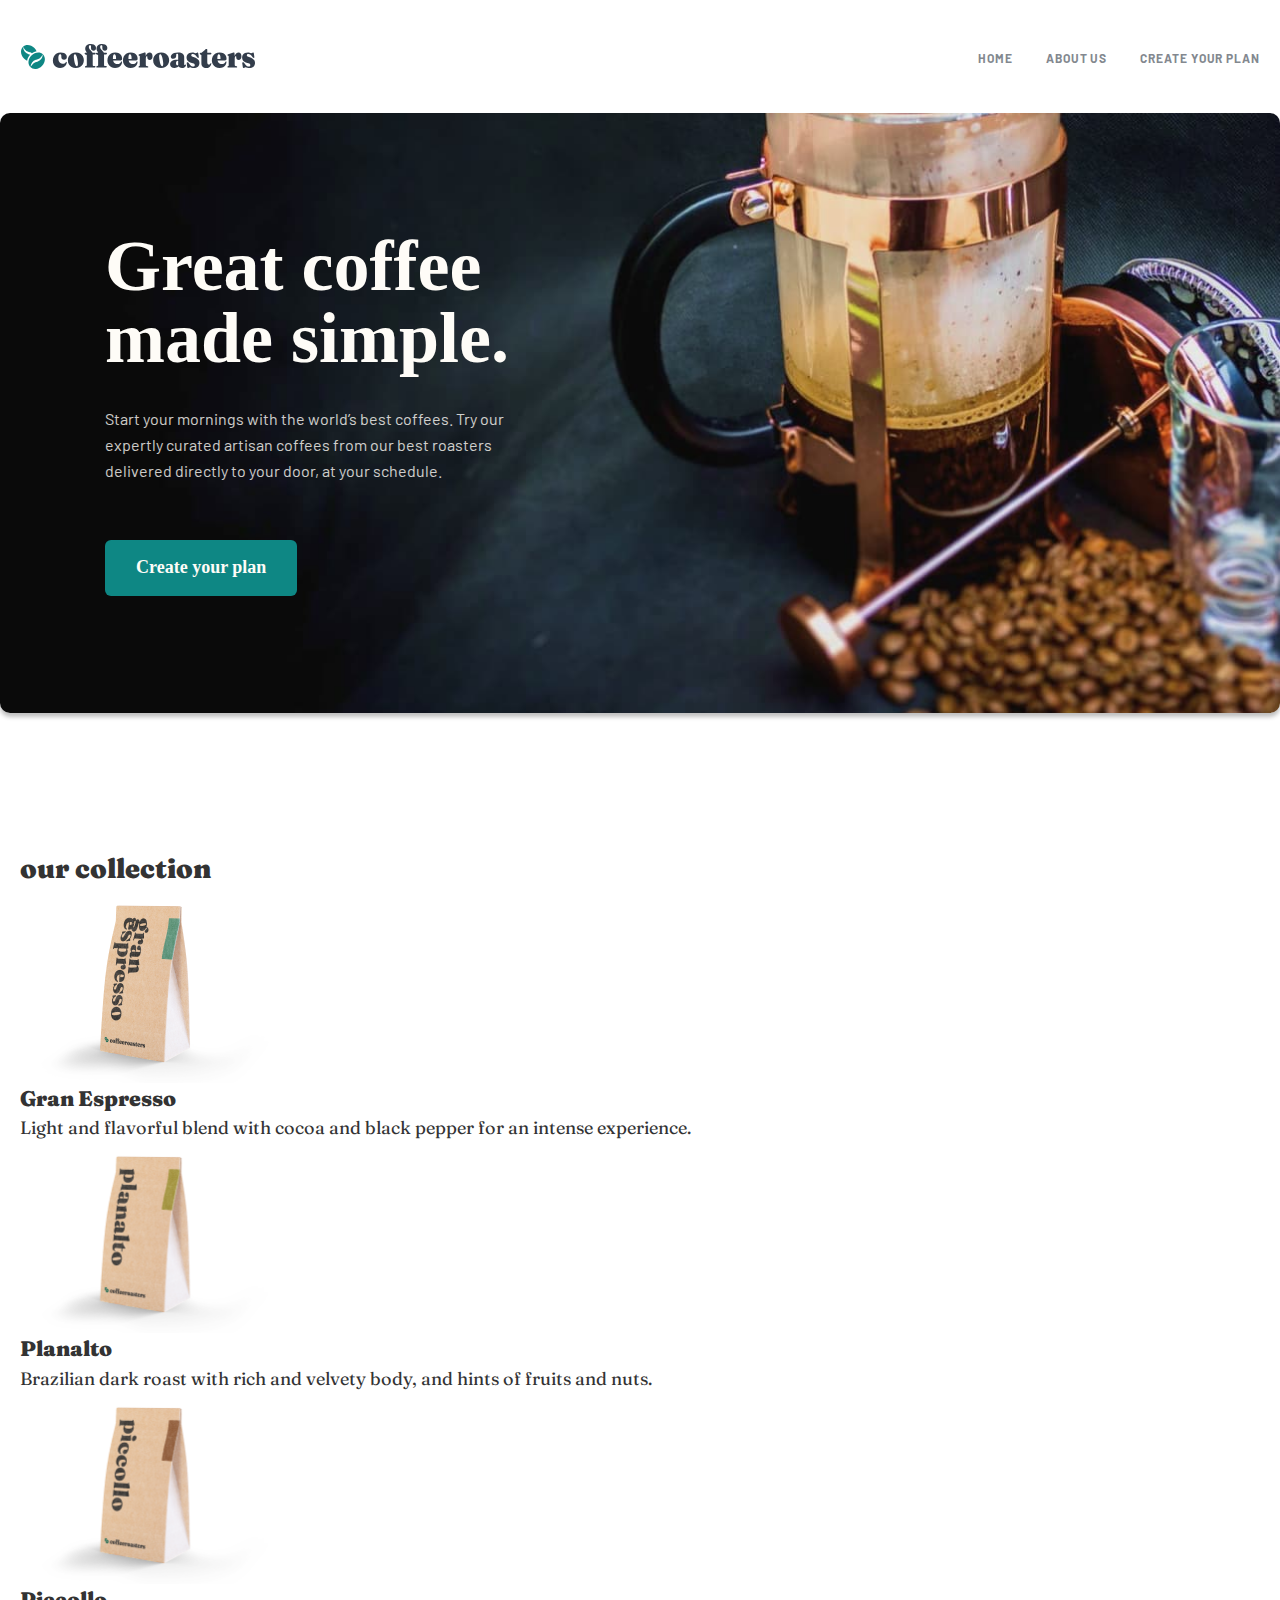
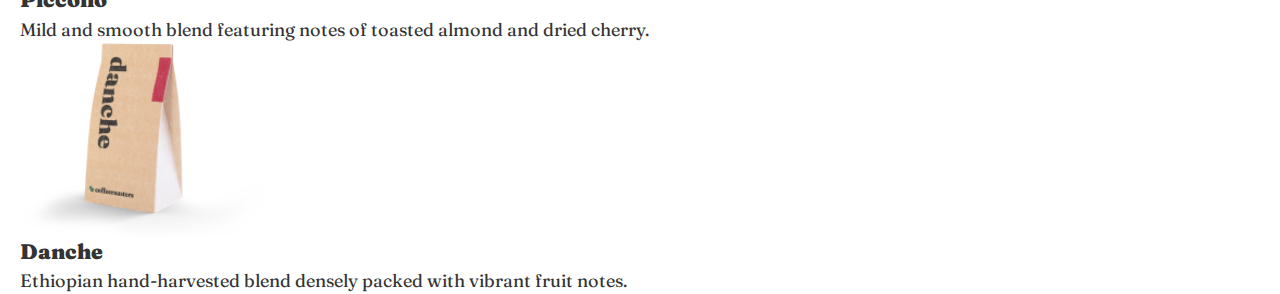
==== index.html @ abbfe5f0 "add intro" ====
<!DOCTYPE html>
<html lang="en">
  <head>
    <meta charset="UTF-8" />
    <meta http-equiv="X-UA-Compatible" content="IE=edge" />
    <meta name="viewport" content="width=device-width, initial-scale=1.0" />
    <title>Coffeeroasters</title>

    <link rel="stylesheet" href="css/normalize.css" />
    <link rel="stylesheet" href="css/main.css" />
  </head>

  <body>
    <!-- HEADER -->
    <header class="header">
      <div class="container header__container">
        <a class="logo" href="index.html">
          <img
            class="logo__img"
            src="img/logo-img.svg"
            alt="Site logo"
            width="236"
            height="26"
          />
        </a>

        <nav class="nav">
          <ul class="nav__list">
            <li class="nav__item">
              <a class="nav__link" href="#">HOME</a>
            </li>
            <li class="nav__item">
              <a class="nav__link" href="#">ABOUT US</a>
            </li>
            <li class="nav__item">
              <a class="nav__link" href="#">Create your plan</a>
            </li>
          </ul>
        </nav>
      </div>
    </header>

    <!-- INTRO -->
    <section class="intro">
      <div class="container intro__container">
        <div class="intro__content">
          <h2 class="intro__title">Great coffee made simple.</h2>
          <p class="intro__description">
            Start your mornings with the world’s best coffees. Try our expertly
            curated artisan coffees from our best roasters delivered directly to
            your door, at your schedule.
          </p>

          <a class="create-link" href="#">Create your plan</a>
        </div>
      </div>
    </section>

    <!-- OUR -->
    <section class="our">
      <div class="container our__container">
        <h2 class="our__title">our collection</h2>

        <ul class="our__list">
          <li class="our__item">
            <img
              class="our__item-img"
              src="img/our-img1.png"
              srcset="img/our-img1.png 1x, img/our-img1@2x.png 2x"
              alt="our collection img"
              width="255"
              height="193"
            />

            <h3 class="our__item-title">Gran Espresso</h3>
            <p class="our__item-text">
              Light and flavorful blend with cocoa and black pepper for an
              intense experience.
            </p>
          </li>

          <li class="our__item">
            <img
              class="our__item-img"
              src="img/our-img2.png"
              srcset="img/our-img2.png 1x, img/our-img2@2x.png 2x"
              alt="our collection img"
              width="255"
              height="193"
            />

            <h3 class="our__item-title">Planalto</h3>
            <p class="our__item-text">
              Brazilian dark roast with rich and velvety body, and hints of
              fruits and nuts.
            </p>
          </li>

          <li class="our__item">
            <img
              class="our__item-img"
              src="img/our-img3.png"
              srcset="img/our-img3.png 1x, img/our-img3@2x.png 2x"
              alt="our collection img"
              width="255"
              height="193"
            />

            <h3 class="our__item-title">Piccollo</h3>
            <p class="our__item-text">
              Mild and smooth blend featuring notes of toasted almond and dried
              cherry.
            </p>
          </li>
          <li class="our__item">
            <img
              class="our__item-img"
              src="img/our-img4.png"
              srcset="img/our-img4.png 1x, img/our-img4@2x.png 2x"
              alt="our collection img"
              width="255"
              height="193"
            />

            <h3 class="our__item-title">Danche</h3>
            <p class="our__item-text">
              Ethiopian hand-harvested blend densely packed with vibrant fruit
              notes.
            </p>
          </li>
        </ul>
      </div>
    </section>
  </body>
</html>
---- css/main.css ----
/* fraunces-regular - latin */
@font-face {
  font-family: "Fraunces";
  font-style: normal;
  font-display: swap;
  font-weight: 400;
  src: local(""),
    url("../fonts/fraunces-v10-latin-regular.woff2") format("woff2"),
    url("../fonts/fraunces-v10-latin-regular.woff") format("woff");
}

/* fraunces-900 - latin */
@font-face {
  font-family: "Fraunces";
  font-style: normal;
  font-display: swap;
  font-weight: 900;
  src: local(""), url("../fonts/fraunces-v10-latin-900.woff2") format("woff2"),
    url("../fonts/fraunces-v10-latin-900.woff") format("woff");
}

/* barlow-regular - latin */
@font-face {
  font-family: "Barlow";
  font-style: normal;
  font-display: swap;
  font-weight: 400;
  src: local(""), url("../fonts/barlow-v11-latin-regular.woff2") format("woff2"),
    url("../fonts/barlow-v11-latin-regular.woff") format("woff");
}

/* barlow-700 - latin */
@font-face {
  font-family: "Barlow";
  font-style: normal;
  font-display: swap;
  font-weight: 700;
  src: local(""), url("../fonts/barlow-v11-latin-700.woff2") format("woff2"),
    url("../fonts/barlow-v11-latin-700.woff") format("woff");
}

html {
  box-sizing: border-box;
}

*,
*::before,
*::after {
  margin: 0;
  padding: 0;
  box-sizing: inherit;
}

img {
  display: block;
  max-width: 100%;
  height: auto;
}

body {
  font-family: "Fraunces", "Barlow", sans-serif;
  line-height: 1.5;
  font-size: 18px;
  color: #333;
}

a {
  display: inline-block;
  text-decoration: none;
}

ul,
ol {
  list-style: none;
}

.container {
  max-width: 1320px;
  padding: 0 20px;
  margin: 0 auto;
}

/* HEADER */
.header {
  padding-top: 43px;
  padding-bottom: 43px;
}
.header__container {
  display: flex;
  justify-content: space-between;
  align-items: center;
}
.logo {
  transition: 0.3s ease;
}
.logo:hover {
  opacity: 0.7;
}
.logo:active {
  opacity: 0.4;
}

.nav__list {
  display: flex;
}
.nav__item {
  margin-left: 33px;
}
.nav__item:first-child {
  margin-left: 0;
}

.nav__link {
  font-family: "Barlow";
  font-style: normal;
  font-weight: 700;
  font-size: 12px;
  line-height: 15px;
  letter-spacing: 0.923077px;
  text-transform: uppercase;
  color: #83888f;
  transition: 0.2s ease;
}

.nav__link:hover {
  color: #fdd6ba;
}
.nav__link:active {
  color: #333;
}

/* INTRO */

.intro {
  margin-bottom: 136px;
}

.intro__container {
  background-image: url(../img/intro.jpg);
  background-repeat: no-repeat;
  background-size: cover;
  height: 600px;
  box-shadow: 0px 4px 4px rgba(0, 0, 0, 0.25);
  border-radius: 10px;
}

.intro__content {
  max-width: 493px;
  padding-top: 117px;
  padding-left: 85px;
}

.intro__title {
  font-family: "Fraunces 9pt";
  font-style: normal;
  font-weight: 900;
  font-size: 72px;
  line-height: 72px;
  color: #fefcf7;
  margin-bottom: 32px;
}
.intro__description {
  max-width: 445px;
  font-family: "Barlow";
  font-style: normal;
  font-weight: 400;
  font-size: 16px;
  line-height: 26px;
  color: #fefcf7;
  mix-blend-mode: normal;
  opacity: 0.8;
  margin-bottom: 56px;
}
.create-link {
  padding: 15px 31px 16px 31px;
  font-family: "Fraunces 9pt";
  background-color: #0e8784;
  border-radius: 6px;
  font-style: normal;
  font-weight: 900;
  font-size: 18px;
  line-height: 25px;
  text-align: center;
  color: #fefcf7;
  transition: 0.3s ease;
}

.create-link:hover {
  opacity: 0.7;
}
.create-link:active {
  opacity: 0.4;
}

/* OUR */
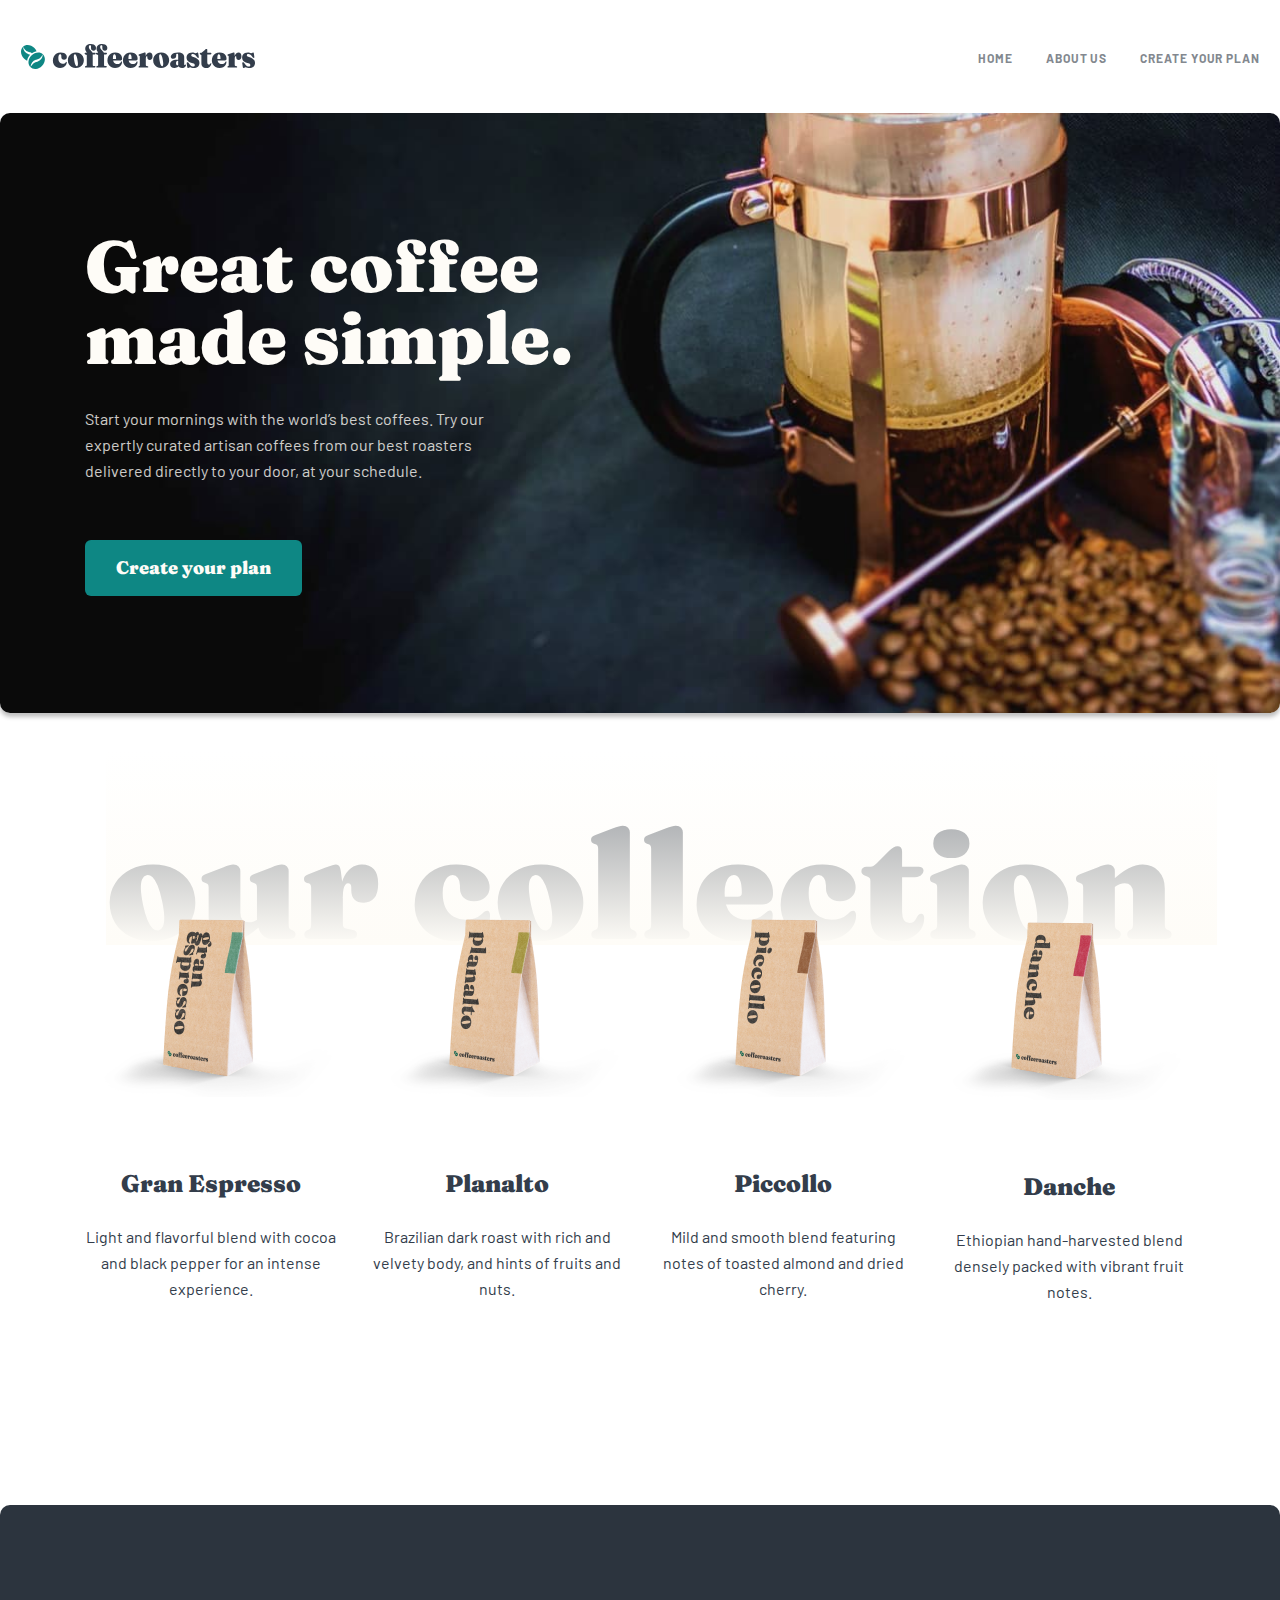
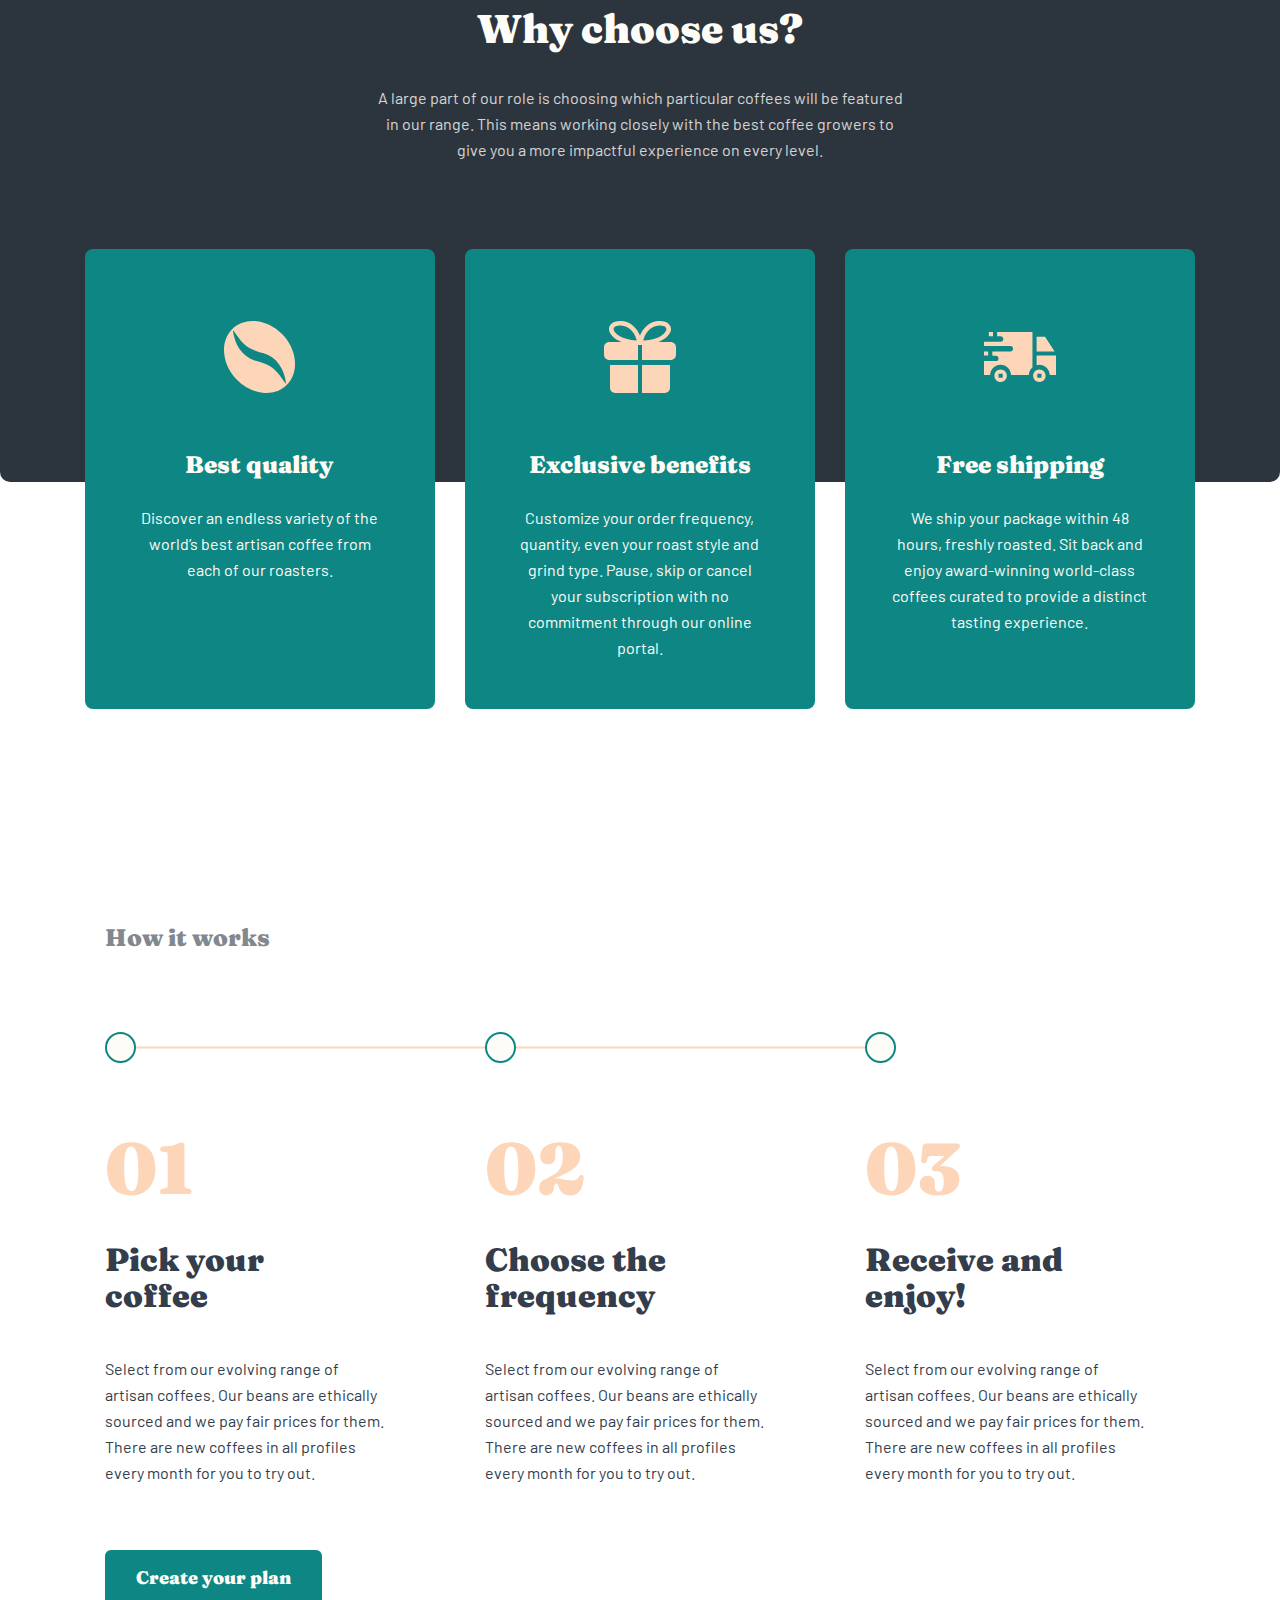
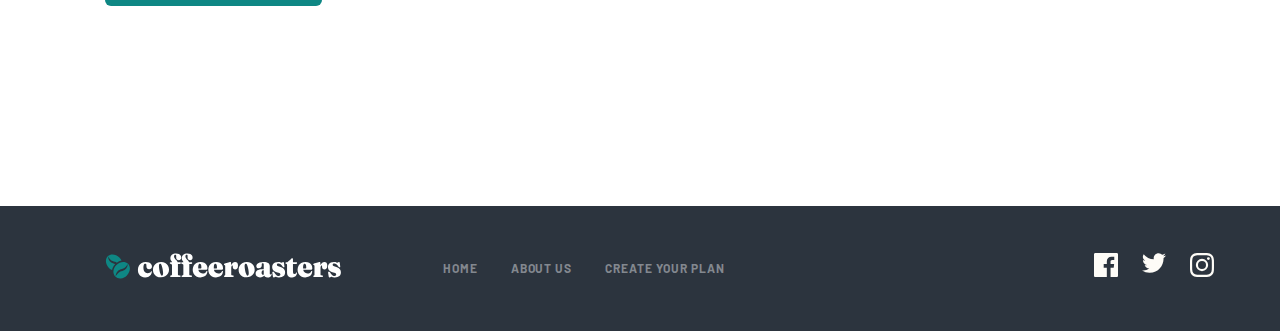
==== commit d5b518d9: "initial commit" ====
--- a/index.html
+++ b/index.html
@@ -11,13 +11,234 @@
   </head>
 
   <body>
-    <!-- HEADER -->
-    <header class="header">
-      <div class="container header__container">
-        <a class="logo" href="index.html">
+    <main>
+      <!-- HEADER -->
+      <header class="header">
+        <div class="container header__container">
+          <a class="logo" href="index.html">
+            <img
+              class="logo__img"
+              src="img/header-logo.svg"
+              alt="Site logo"
+              width="236"
+              height="26"
+            />
+          </a>
+
+          <nav class="nav">
+            <ul class="nav__list">
+              <li class="nav__item">
+                <a class="nav__link" href="#">HOME</a>
+              </li>
+              <li class="nav__item">
+                <a class="nav__link" href="#">ABOUT US</a>
+              </li>
+              <li class="nav__item">
+                <a class="nav__link" href="#">Create your plan</a>
+              </li>
+            </ul>
+          </nav>
+        </div>
+      </header>
+
+      <!-- INTRO -->
+      <section class="intro">
+        <div class="container intro__container">
+          <div class="intro__content">
+            <h2 class="intro__title">Great coffee made simple.</h2>
+            <p class="intro__description">
+              Start your mornings with the world’s best coffees. Try our
+              expertly curated artisan coffees from our best roasters delivered
+              directly to your door, at your schedule.
+            </p>
+
+            <a class="create-link" href="#">Create your plan</a>
+          </div>
+        </div>
+      </section>
+
+      <!-- OUR -->
+      <section class="our">
+        <div class="container our__container">
+          <h2 class="our__title">our collection</h2>
+
+          <ul class="our__list">
+            <li class="our__item">
+              <img
+                class="our__item-img"
+                src="img/our-img1.png"
+                srcset="img/our-img1.png 1x, img/our-img1@2x.png 2x"
+                alt="our collection img"
+                width="255"
+                height="193"
+              />
+
+              <h3 class="our__item-title">Gran Espresso</h3>
+              <p class="our__item-text">
+                Light and flavorful blend with cocoa and black pepper for an
+                intense experience.
+              </p>
+            </li>
+
+            <li class="our__item">
+              <img
+                class="our__item-img"
+                src="img/our-img2.png"
+                srcset="img/our-img2.png 1x, img/our-img2@2x.png 2x"
+                alt="our collection img"
+                width="256"
+                height="193"
+              />
+
+              <h3 class="our__item-title">Planalto</h3>
+              <p class="our__item-text">
+                Brazilian dark roast with rich and velvety body, and hints of
+                fruits and nuts.
+              </p>
+            </li>
+
+            <li class="our__item">
+              <img
+                class="our__item-img"
+                src="img/our-img3.png"
+                srcset="img/our-img3.png 1x, img/our-img3@2x.png 2x"
+                alt="our collection img"
+                width="256"
+                height="193"
+              />
+
+              <h3 class="our__item-title">Piccollo</h3>
+              <p class="our__item-text">
+                Mild and smooth blend featuring notes of toasted almond and
+                dried cherry.
+              </p>
+            </li>
+            <li class="our__item">
+              <img
+                class="our__item-img4"
+                src="img/our-img4.png"
+                srcset="img/our-img4.png 1x, img/our-img4@2x.png 2x"
+                alt="our collection img"
+                width="235"
+                height="177"
+              />
+
+              <h3 class="our__item-title">Danche</h3>
+              <p class="our__item-text">
+                Ethiopian hand-harvested blend densely packed with vibrant fruit
+                notes.
+              </p>
+            </li>
+          </ul>
+        </div>
+      </section>
+
+      <!-- CHOOSE -->
+      <section class="choose">
+        <div class="container choose__container">
+          <h2 class="choose__title">Why choose us?</h2>
+          <p class="choose__description">
+            A large part of our role is choosing which particular coffees will
+            be featured in our range. This means working closely with the best
+            coffee growers to give you a more impactful experience on every
+            level.
+          </p>
+
+          <ul class="choose__list">
+            <li class="choose__item">
+              <img
+                class="choose__item-img"
+                src="img/choose-coffee.svg"
+                alt="coffee"
+                width="71"
+                height="72"
+              />
+              <h3 class="choose__item-title">Best quality</h3>
+              <p class="choose__item-text">
+                Discover an endless variety of the world’s best artisan coffee
+                from each of our roasters.
+              </p>
+            </li>
+            <li class="choose__item">
+              <img
+                class="choose__item-img"
+                src="img/choose-prize.svg"
+                alt="coffee"
+                width="72"
+                height="72"
+              />
+              <h3 class="choose__item-title">Exclusive benefits</h3>
+              <p class="choose__item-text">
+                Customize your order frequency, quantity, even your roast style
+                and grind type. Pause, skip or cancel your subscription with no
+                commitment through our online portal.
+              </p>
+            </li>
+            <li class="choose__item">
+              <img
+                class="choose__item-img-3"
+                src="img/choose-truck.svg"
+                alt="coffee"
+                width="72"
+                height="50"
+              />
+              <h3 class="choose__item-title">Free shipping</h3>
+              <p class="choose__item-text">
+                We ship your package within 48 hours, freshly roasted. Sit back
+                and enjoy award-winning world-class coffees curated to provide a
+                distinct tasting experience.
+              </p>
+            </li>
+          </ul>
+        </div>
+      </section>
+
+      <!-- WORKS -->
+      <section class="works">
+        <div class="container works__container">
+          <h2 class="works__title">How it works</h2>
+
+          <ul class="works__list">
+            <li class="works__item">
+              <p class="works__item-number">01</p>
+              <h3 class="works__item-title">Pick your coffee</h3>
+              <p class="works__item-text">
+                Select from our evolving range of artisan coffees. Our beans are
+                ethically sourced and we pay fair prices for them. There are new
+                coffees in all profiles every month for you to try out.
+              </p>
+            </li>
+            <li class="works__item">
+              <p class="works__item-number">02</p>
+              <h3 class="works__item-title">Choose the frequency</h3>
+              <p class="works__item-text">
+                Select from our evolving range of artisan coffees. Our beans are
+                ethically sourced and we pay fair prices for them. There are new
+                coffees in all profiles every month for you to try out.
+              </p>
+            </li>
+            <li class="works__item">
+              <p class="works__item-number">03</p>
+              <h3 class="works__item-title">Receive and enjoy!</h3>
+              <p class="works__item-text">
+                Select from our evolving range of artisan coffees. Our beans are
+                ethically sourced and we pay fair prices for them. There are new
+                coffees in all profiles every month for you to try out.
+              </p>
+            </li>
+          </ul>
+          <a class="create-link" href="#">Create your plan</a>
+        </div>
+      </section>
+    </main>
+
+    <!-- FOOTER -->
+    <footer class="footer">
+      <div class="container footer__container">
+        <a class="logo footer__logo" href="index.html">
           <img
             class="logo__img"
-            src="img/logo-img.svg"
+            src="img/footer-logo.svg"
             alt="Site logo"
             width="236"
             height="26"
@@ -37,99 +258,46 @@
             </li>
           </ul>
         </nav>
-      </div>
-    </header>
-
-    <!-- INTRO -->
-    <section class="intro">
-      <div class="container intro__container">
-        <div class="intro__content">
-          <h2 class="intro__title">Great coffee made simple.</h2>
-          <p class="intro__description">
-            Start your mornings with the world’s best coffees. Try our expertly
-            curated artisan coffees from our best roasters delivered directly to
-            your door, at your schedule.
-          </p>
-
-          <a class="create-link" href="#">Create your plan</a>
-        </div>
-      </div>
-    </section>
-
-    <!-- OUR -->
-    <section class="our">
-      <div class="container our__container">
-        <h2 class="our__title">our collection</h2>
-
-        <ul class="our__list">
-          <li class="our__item">
-            <img
-              class="our__item-img"
-              src="img/our-img1.png"
-              srcset="img/our-img1.png 1x, img/our-img1@2x.png 2x"
-              alt="our collection img"
-              width="255"
-              height="193"
-            />
-
-            <h3 class="our__item-title">Gran Espresso</h3>
-            <p class="our__item-text">
-              Light and flavorful blend with cocoa and black pepper for an
-              intense experience.
-            </p>
+
+        <ul class="socials">
+          <li class="socials__item">
+            <a class="socials__item-link" href="https://facebook.com">
+              <img
+                class="socials__item-img"
+                src="img/facebook.svg"
+                alt="facebook"
+                width="24"
+                height="24"
+              />
+            </a>
           </li>
-
-          <li class="our__item">
-            <img
-              class="our__item-img"
-              src="img/our-img2.png"
-              srcset="img/our-img2.png 1x, img/our-img2@2x.png 2x"
-              alt="our collection img"
-              width="255"
-              height="193"
-            />
-
-            <h3 class="our__item-title">Planalto</h3>
-            <p class="our__item-text">
-              Brazilian dark roast with rich and velvety body, and hints of
-              fruits and nuts.
-            </p>
+          <li class="socials__item">
+            <a class="socials__item-link" href="https://twitter.com">
+              <img
+                class="socials__item-img"
+                src="img/twitter.svg"
+                alt="twitter"
+                width="24"
+                height="19"
+              />
+            </a>
           </li>
-
-          <li class="our__item">
-            <img
-              class="our__item-img"
-              src="img/our-img3.png"
-              srcset="img/our-img3.png 1x, img/our-img3@2x.png 2x"
-              alt="our collection img"
-              width="255"
-              height="193"
-            />
-
-            <h3 class="our__item-title">Piccollo</h3>
-            <p class="our__item-text">
-              Mild and smooth blend featuring notes of toasted almond and dried
-              cherry.
-            </p>
-          </li>
-          <li class="our__item">
-            <img
-              class="our__item-img"
-              src="img/our-img4.png"
-              srcset="img/our-img4.png 1x, img/our-img4@2x.png 2x"
-              alt="our collection img"
-              width="255"
-              height="193"
-            />
-
-            <h3 class="our__item-title">Danche</h3>
-            <p class="our__item-text">
-              Ethiopian hand-harvested blend densely packed with vibrant fruit
-              notes.
-            </p>
+          <li class="socials__item">
+            <a
+              class="socials__item-link"
+              href="https://instagram.com/m1rob1dov"
+            >
+              <img
+                class="socials__item-img"
+                src="img/instagram.svg"
+                alt="instagram"
+                width="24"
+                height="24"
+              />
+            </a>
           </li>
         </ul>
       </div>
-    </section>
+    </footer>
   </body>
 </html>
--- a/css/main.css
+++ b/css/main.css
@@ -1,25 +1,12 @@
-/* fraunces-regular - latin */
 @font-face {
   font-family: "Fraunces";
+  src: url("../fonts/Fraunces-Black.woff2") format("woff2"),
+    url("../fonts/Fraunces-Black.woff") format("woff");
   font-style: normal;
   font-display: swap;
-  font-weight: 400;
-  src: local(""),
-    url("../fonts/fraunces-v10-latin-regular.woff2") format("woff2"),
-    url("../fonts/fraunces-v10-latin-regular.woff") format("woff");
-}
-
-/* fraunces-900 - latin */
-@font-face {
-  font-family: "Fraunces";
-  font-style: normal;
-  font-display: swap;
-  font-weight: 900;
-  src: local(""), url("../fonts/fraunces-v10-latin-900.woff2") format("woff2"),
-    url("../fonts/fraunces-v10-latin-900.woff") format("woff");
-}
-
-/* barlow-regular - latin */
+  font-weight: 900;
+}
+
 @font-face {
   font-family: "Barlow";
   font-style: normal;
@@ -29,7 +16,6 @@
     url("../fonts/barlow-v11-latin-regular.woff") format("woff");
 }
 
-/* barlow-700 - latin */
 @font-face {
   font-family: "Barlow";
   font-style: normal;
@@ -85,17 +71,21 @@
   padding-top: 43px;
   padding-bottom: 43px;
 }
+
 .header__container {
   display: flex;
   justify-content: space-between;
   align-items: center;
 }
+
 .logo {
   transition: 0.3s ease;
 }
+
 .logo:hover {
   opacity: 0.7;
 }
+
 .logo:active {
   opacity: 0.4;
 }
@@ -103,9 +93,11 @@
 .nav__list {
   display: flex;
 }
+
 .nav__item {
   margin-left: 33px;
 }
+
 .nav__item:first-child {
   margin-left: 0;
 }
@@ -125,6 +117,7 @@
 .nav__link:hover {
   color: #fdd6ba;
 }
+
 .nav__link:active {
   color: #333;
 }
@@ -145,22 +138,24 @@
 }
 
 .intro__content {
+  max-width: 576px;
+  padding-top: 117px;
+  padding-left: 65px;
+}
+
+.intro__title {
   max-width: 493px;
-  padding-top: 117px;
-  padding-left: 85px;
-}
-
-.intro__title {
-  font-family: "Fraunces 9pt";
+  margin-bottom: 32px;
+  font-family: "Fraunces";
   font-style: normal;
   font-weight: 900;
   font-size: 72px;
   line-height: 72px;
   color: #fefcf7;
-  margin-bottom: 32px;
-}
+}
+
 .intro__description {
-  max-width: 445px;
+  max-width: 440px;
   font-family: "Barlow";
   font-style: normal;
   font-weight: 400;
@@ -171,9 +166,10 @@
   opacity: 0.8;
   margin-bottom: 56px;
 }
+
 .create-link {
   padding: 15px 31px 16px 31px;
-  font-family: "Fraunces 9pt";
+  font-family: "Fraunces";
   background-color: #0e8784;
   border-radius: 6px;
   font-style: normal;
@@ -188,8 +184,292 @@
 .create-link:hover {
   opacity: 0.7;
 }
+
 .create-link:active {
   opacity: 0.4;
 }
 
 /* OUR */
+
+.our {
+  margin-bottom: 200px;
+}
+
+.our__container {
+  position: relative;
+  text-align: center;
+}
+
+.our__title {
+  font-family: "Fraunces";
+  margin: 0px;
+  font-style: normal;
+  font-weight: 900;
+  font-size: 150px;
+  line-height: 72px;
+  text-align: center;
+  color: #83888f;
+}
+
+.our__title::before {
+  content: "";
+  position: absolute;
+  width: 1111px;
+  height: 196px;
+  top: -100px;
+  background: linear-gradient(
+    180deg,
+    rgba(254, 252, 247, 0.0001) 0%,
+    #fefcf7 100%
+  );
+}
+
+.our__list {
+  display: flex;
+  justify-content: center;
+  align-items: center;
+  margin-top: -20px;
+}
+
+.our__item {
+  max-width: 256px;
+  margin-right: 30px;
+  z-index: 1;
+}
+
+.our__item:last-child {
+  margin-right: 0;
+}
+
+.our__item-img {
+  margin-bottom: 71px;
+}
+
+.our__item-img4 {
+  margin-top: 21px;
+  margin-bottom: 71px;
+  margin-left: auto;
+  margin-right: auto;
+}
+
+.our__item-title {
+  font-family: "Fraunces";
+  margin-bottom: 24px;
+  font-style: normal;
+  font-weight: 900;
+  font-size: 24px;
+  line-height: 32px;
+  text-align: center;
+  color: #333d4b;
+}
+
+.our__item-text {
+  font-family: "Barlow";
+  font-style: normal;
+  font-weight: 400;
+  font-size: 16px;
+  line-height: 26px;
+  text-align: center;
+  color: #333d4b;
+}
+
+/* CHOOSE */
+
+.choose {
+  margin-bottom: 440px;
+}
+.choose__container {
+  background-image: url(../img/choose-bg.svg);
+  background-repeat: no-repeat;
+  background-size: cover;
+  height: 577px;
+}
+.choose__title {
+  font-family: "Fraunces";
+  padding-top: 100px;
+  font-style: normal;
+  font-weight: 900;
+  font-size: 40px;
+  line-height: 48px;
+  text-align: center;
+  color: #fefcf7;
+  margin-bottom: 32px;
+}
+.choose__description {
+  font-family: "Barlow";
+  max-width: 540px;
+  margin-bottom: 86px;
+  margin-left: auto;
+  margin-right: auto;
+  font-style: normal;
+  font-weight: 400;
+  font-size: 16px;
+  line-height: 26px;
+  text-align: center;
+  color: #fefcf7;
+  mix-blend-mode: normal;
+  opacity: 0.8;
+}
+.choose__list {
+  display: flex;
+  justify-content: center;
+}
+.choose__item {
+  max-width: 350px;
+  background-color: #0e8784;
+  border-radius: 8px;
+  margin-right: 30px;
+  padding: 72px 48px 48px 47px;
+}
+
+.choose__item:last-child {
+  margin-right: 0;
+  padding: 83px 48px 48px 47px;
+}
+
+.choose__item-img {
+  margin-bottom: 56px;
+  margin-left: auto;
+  margin-right: auto;
+  transition: 0.3s ease;
+}
+.choose__item-img-3 {
+  margin-bottom: 67px;
+  margin-left: auto;
+  margin-right: auto;
+  transition: 0.3s ease;
+}
+
+.choose__item-img:hover {
+  opacity: 0.7;
+}
+.choose__item-img:active {
+  opacity: 0.4;
+}
+
+.choose__item-img-3:hover {
+  opacity: 0.7;
+}
+.choose__item-img-3:active {
+  opacity: 0.4;
+}
+
+.choose__item-title {
+  font-family: "Fraunces";
+  font-style: normal;
+  font-weight: 900;
+  font-size: 24px;
+  line-height: 32px;
+  text-align: center;
+  color: #fefcf7;
+  margin-bottom: 24px;
+}
+
+.choose__item-text {
+  min-width: 255px;
+  font-family: "Barlow";
+  font-style: normal;
+  font-weight: 400;
+  font-size: 16px;
+  line-height: 26px;
+  text-align: center;
+  color: #fefcf7;
+}
+
+/* WORKS */
+
+.works {
+  margin-bottom: 200px;
+}
+.works__container {
+  background-image: url(../img/works-img.svg);
+  background-repeat: no-repeat;
+  background-position: left 105px top 110px;
+  padding-left: 105px;
+}
+.works__title {
+  font-family: "Fraunces";
+  font-style: normal;
+  font-weight: 900;
+  font-size: 24px;
+  line-height: 32px;
+  color: #83888f;
+  margin-bottom: 178px;
+}
+.works__list {
+  display: flex;
+}
+.works__item {
+  max-width: 285px;
+  margin-right: 95px;
+}
+
+.works__item:last-child {
+  margin-right: 0;
+}
+
+.works__item-number {
+  margin-bottom: 38px;
+  font-family: "Fraunces";
+  font-style: normal;
+  font-weight: 900;
+  font-size: 72px;
+  line-height: 72px;
+  color: #fdd6ba;
+}
+.works__item-title {
+  max-width: 255px;
+  margin-bottom: 42px;
+  font-family: "Fraunces";
+  font-style: normal;
+  font-weight: 900;
+  font-size: 32px;
+  line-height: 36px;
+  color: #333d4b;
+}
+.works__item-text {
+  margin-bottom: 64px;
+  font-family: "Barlow";
+  font-style: normal;
+  font-weight: 400;
+  font-size: 16px;
+  line-height: 26px;
+  color: #333d4b;
+}
+
+/* FOOTER */
+.footer {
+}
+.footer__container {
+  background-color: #2c343e;
+  padding-top: 47px;
+  padding-bottom: 47px;
+  display: flex;
+}
+
+.footer__logo {
+  margin-left: 85px;
+  margin-right: 102px;
+}
+
+.socials {
+  margin-left: 369px;
+  display: flex;
+}
+.socials__item {
+  margin-left: 24px;
+}
+.socials__item:first-child {
+  margin-left: 0;
+}
+.socials__item-link {
+  transition: 0.3s ease;
+}
+
+.socials__item-link:hover {
+  opacity: 0.7;
+}
+
+.socials__item-link:active {
+  opacity: 0.4;
+}
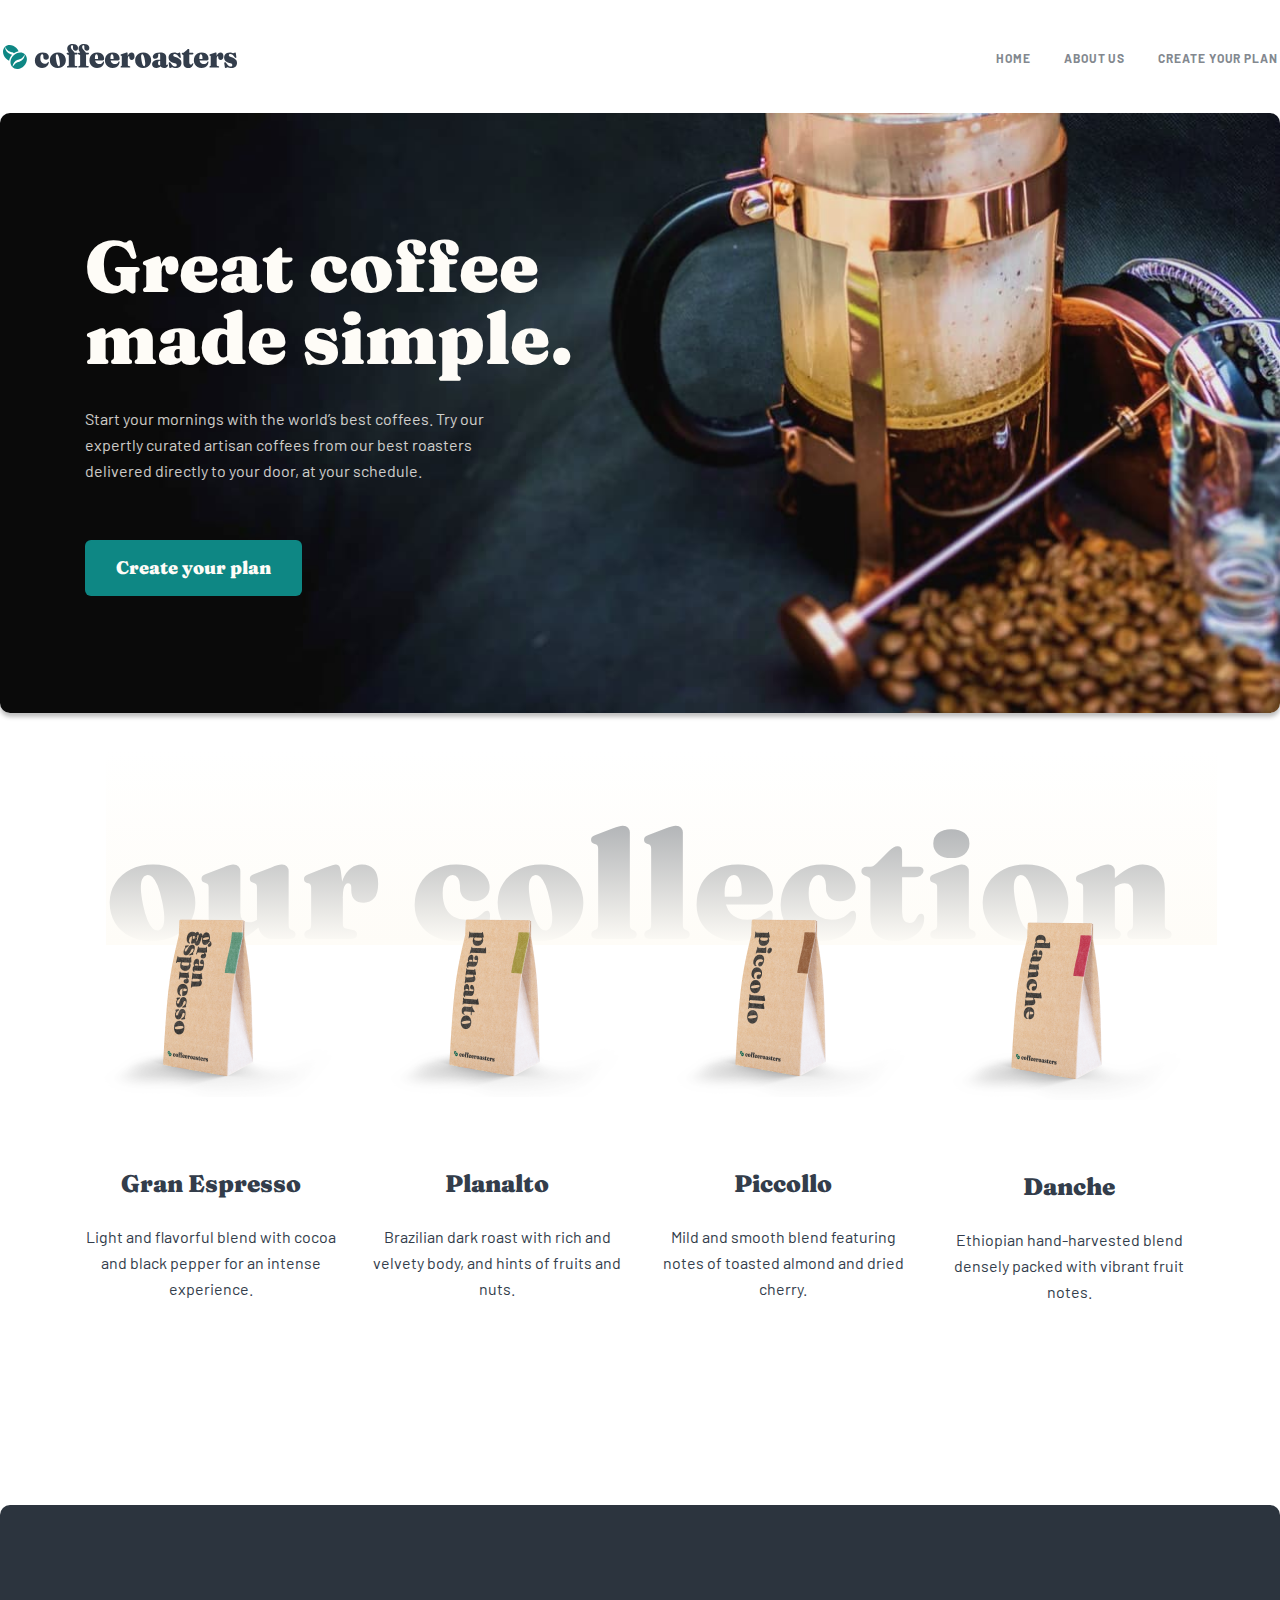
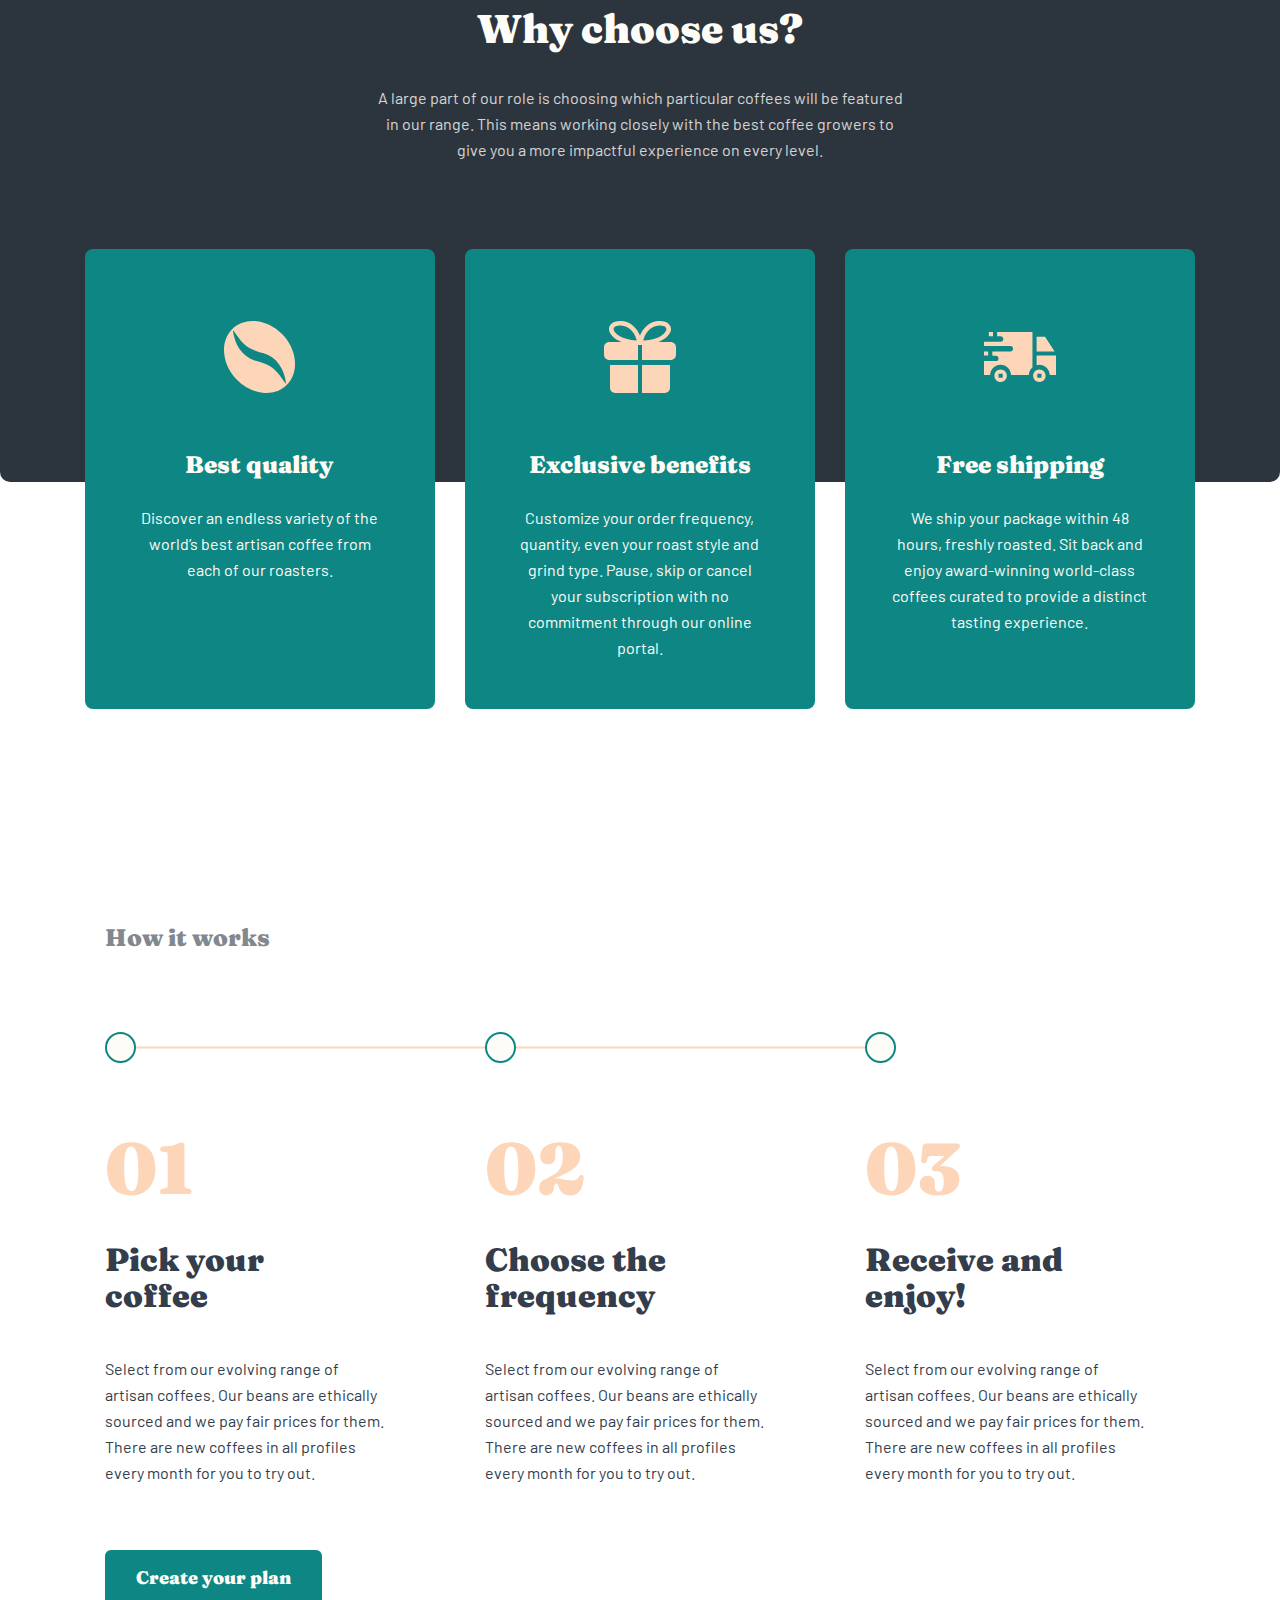
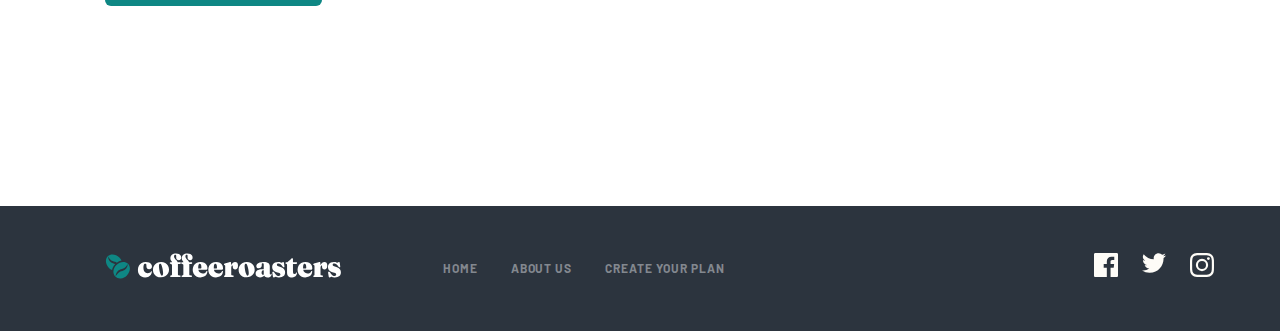
==== commit b9ef8e2b: "initial commit" ====
--- a/index.html
+++ b/index.html
@@ -7,7 +7,7 @@
     <title>Coffeeroasters</title>
 
     <link rel="stylesheet" href="css/normalize.css" />
-    <link rel="stylesheet" href="css/main.css" />
+    <link rel="stylesheet" href="css/main.min.css" />
   </head>
 
   <body>
@@ -28,7 +28,7 @@
           <nav class="nav">
             <ul class="nav__list">
               <li class="nav__item">
-                <a class="nav__link" href="#">HOME</a>
+                <a class="nav__link" href="#">home</a>
               </li>
               <li class="nav__item">
                 <a class="nav__link" href="#">ABOUT US</a>
--- a/css/main.min.css
+++ b/css/main.min.css
@@ -0,0 +1,462 @@
+@font-face {
+  font-family: Fraunces;
+  src: url("../fonts/Fraunces-Black.woff2") format("woff2"),
+    url("../fonts/Fraunces-Black.woff") format("woff");
+  font-style: normal;
+  font-display: swap;
+  font-weight: 900;
+}
+@font-face {
+  font-family: Barlow;
+  font-style: normal;
+  font-display: swap;
+  font-weight: 400;
+  src: local(""), url("../fonts/barlow-v11-latin-regular.woff2") format("woff2"),
+    url("../fonts/barlow-v11-latin-regular.woff") format("woff");
+}
+@font-face {
+  font-family: Barlow;
+  font-style: normal;
+  font-display: swap;
+  font-weight: 700;
+  src: local(""), url("../fonts/barlow-v11-latin-700.woff2") format("woff2"),
+    url("../fonts/barlow-v11-latin-700.woff") format("woff");
+}
+html {
+  -webkit-box-sizing: border-box;
+  box-sizing: border-box;
+}
+*,
+::after,
+::before {
+  margin: 0;
+  padding: 0;
+  -webkit-box-sizing: inherit;
+  box-sizing: inherit;
+}
+img {
+  display: block;
+  max-width: 100%;
+  height: auto;
+}
+body {
+  font-family: Fraunces, Barlow, sans-serif;
+  line-height: 1.5;
+  font-size: 18px;
+  color: #333;
+}
+a {
+  display: inline-block;
+  text-decoration: none;
+}
+ol,
+ul {
+  list-style: none;
+}
+.container {
+  max-width: 1320px;
+  padding: 0 20px;
+  margin: 0 auto;
+}
+.create-link {
+  padding: 15px 31px 16px 31px;
+  font-family: Fraunces;
+  background-color: #0e8784;
+  border-radius: 6px;
+  font-style: normal;
+  font-weight: 900;
+  font-size: 18px;
+  line-height: 25px;
+  text-align: center;
+  color: #fefcf7;
+  -webkit-transition: 0.3s ease;
+  -o-transition: 0.3s ease;
+  transition: 0.3s ease;
+}
+.create-link:hover {
+  opacity: 0.7;
+}
+.create-link:active {
+  background-color: #66d2cf;
+}
+.header {
+  padding-top: 43px;
+  padding-bottom: 43px;
+}
+.header__container {
+  display: -webkit-box;
+  display: -ms-flexbox;
+  display: flex;
+  -webkit-box-pack: justify;
+  -ms-flex-pack: justify;
+  justify-content: space-between;
+  -webkit-box-align: center;
+  -ms-flex-align: center;
+  align-items: center;
+  padding: 0;
+  padding: 0 2px;
+}
+.logo {
+  -webkit-transition: 0.3s ease;
+  -o-transition: 0.3s ease;
+  transition: 0.3s ease;
+}
+.logo:hover {
+  opacity: 0.7;
+}
+.logo:active {
+  opacity: 0.4;
+}
+.nav__list {
+  display: -webkit-box;
+  display: -ms-flexbox;
+  display: flex;
+}
+.nav__item {
+  margin-left: 33px;
+}
+.nav__item:first-child {
+  margin-left: 0;
+}
+.nav__link {
+  font-family: Barlow;
+  font-style: normal;
+  font-weight: 700;
+  font-size: 12px;
+  line-height: 15px;
+  letter-spacing: 0.923077px;
+  text-transform: uppercase;
+  color: #83888f;
+  -webkit-transition: 0.2s ease;
+  -o-transition: 0.2s ease;
+  transition: 0.2s ease;
+}
+.nav__link:hover {
+  color: #fdd6ba;
+}
+.nav__link:active {
+  color: #333d4b;
+}
+.intro {
+  margin-bottom: 136px;
+}
+.intro__container {
+  background-image: url(../img/intro.jpg);
+  background-repeat: no-repeat;
+  background-size: cover;
+  height: 600px;
+  -webkit-box-shadow: 0 4px 4px rgba(0, 0, 0, 0.25);
+  box-shadow: 0 4px 4px rgba(0, 0, 0, 0.25);
+  border-radius: 10px;
+}
+.intro__content {
+  max-width: 576px;
+  padding-top: 117px;
+  padding-left: 65px;
+}
+.intro__title {
+  max-width: 493px;
+  margin-bottom: 32px;
+  font-family: Fraunces;
+  font-style: normal;
+  font-weight: 900;
+  font-size: 72px;
+  line-height: 72px;
+  color: #fefcf7;
+}
+.intro__description {
+  max-width: 440px;
+  font-family: Barlow;
+  font-style: normal;
+  font-weight: 400;
+  font-size: 16px;
+  line-height: 26px;
+  color: #fefcf7;
+  mix-blend-mode: normal;
+  opacity: 0.8;
+  margin-bottom: 56px;
+}
+.our {
+  margin-bottom: 200px;
+}
+.our__container {
+  position: relative;
+  text-align: center;
+}
+.our__title {
+  font-family: Fraunces;
+  margin: 0;
+  font-style: normal;
+  font-weight: 900;
+  font-size: 150px;
+  line-height: 72px;
+  text-align: center;
+  color: #83888f;
+}
+.our__title::before {
+  content: "";
+  position: absolute;
+  width: 1111px;
+  height: 196px;
+  top: -100px;
+  background: -webkit-gradient(
+    linear,
+    left top,
+    left bottom,
+    from(rgba(254, 252, 247, 0.0001)),
+    to(#fefcf7)
+  );
+  background: -o-linear-gradient(
+    top,
+    rgba(254, 252, 247, 0.0001) 0,
+    #fefcf7 100%
+  );
+  background: linear-gradient(
+    180deg,
+    rgba(254, 252, 247, 0.0001) 0,
+    #fefcf7 100%
+  );
+}
+.our__list {
+  display: -webkit-box;
+  display: -ms-flexbox;
+  display: flex;
+  -webkit-box-pack: center;
+  -ms-flex-pack: center;
+  justify-content: center;
+  -webkit-box-align: center;
+  -ms-flex-align: center;
+  align-items: center;
+  margin-top: -20px;
+}
+.our__item {
+  max-width: 256px;
+  margin-right: 30px;
+  z-index: 1;
+}
+.our__item:last-child {
+  margin-right: 0;
+}
+.our__item-img {
+  margin-bottom: 71px;
+}
+.our__item-img4 {
+  margin-top: 21px;
+  margin-bottom: 71px;
+  margin-left: auto;
+  margin-right: auto;
+}
+.our__item-title {
+  font-family: Fraunces;
+  margin-bottom: 24px;
+  font-style: normal;
+  font-weight: 900;
+  font-size: 24px;
+  line-height: 32px;
+  text-align: center;
+  color: #333d4b;
+}
+.our__item-text {
+  font-family: Barlow;
+  font-style: normal;
+  font-weight: 400;
+  font-size: 16px;
+  line-height: 26px;
+  text-align: center;
+  color: #333d4b;
+}
+.choose {
+  margin-bottom: 440px;
+}
+.choose__container {
+  background-image: url(../img/choose-bg.svg);
+  background-repeat: no-repeat;
+  background-size: cover;
+  height: 577px;
+}
+.choose__title {
+  font-family: Fraunces;
+  padding-top: 100px;
+  font-style: normal;
+  font-weight: 900;
+  font-size: 40px;
+  line-height: 48px;
+  text-align: center;
+  color: #fefcf7;
+  margin-bottom: 32px;
+}
+.choose__description {
+  font-family: Barlow;
+  max-width: 540px;
+  margin-bottom: 86px;
+  margin-left: auto;
+  margin-right: auto;
+  font-style: normal;
+  font-weight: 400;
+  font-size: 16px;
+  line-height: 26px;
+  text-align: center;
+  color: #fefcf7;
+  mix-blend-mode: normal;
+  opacity: 0.8;
+}
+.choose__list {
+  display: -webkit-box;
+  display: -ms-flexbox;
+  display: flex;
+  -webkit-box-pack: center;
+  -ms-flex-pack: center;
+  justify-content: center;
+}
+.choose__item {
+  max-width: 350px;
+  background-color: #0e8784;
+  border-radius: 8px;
+  margin-right: 30px;
+  padding: 72px 48px 48px 47px;
+}
+.choose__item:last-child {
+  margin-right: 0;
+  padding: 83px 48px 48px 47px;
+}
+.choose__item-img {
+  margin-bottom: 56px;
+  margin-left: auto;
+  margin-right: auto;
+  -webkit-transition: 0.3s ease;
+  -o-transition: 0.3s ease;
+  transition: 0.3s ease;
+}
+.choose__item-img-3 {
+  margin-bottom: 67px;
+  margin-left: auto;
+  margin-right: auto;
+  -webkit-transition: 0.3s ease;
+  -o-transition: 0.3s ease;
+  transition: 0.3s ease;
+}
+.choose__item-img:hover {
+  opacity: 0.7;
+}
+.choose__item-img:active {
+  opacity: 0.4;
+}
+.choose__item-img-3:hover {
+  opacity: 0.7;
+}
+.choose__item-img-3:active {
+  opacity: 0.4;
+}
+.choose__item-title {
+  font-family: Fraunces;
+  font-style: normal;
+  font-weight: 900;
+  font-size: 24px;
+  line-height: 32px;
+  text-align: center;
+  color: #fefcf7;
+  margin-bottom: 24px;
+}
+.choose__item-text {
+  min-width: 255px;
+  font-family: Barlow;
+  font-style: normal;
+  font-weight: 400;
+  font-size: 16px;
+  line-height: 26px;
+  text-align: center;
+  color: #fefcf7;
+}
+.works {
+  margin-bottom: 200px;
+}
+.works__container {
+  background-image: url(../img/works-img.svg);
+  background-repeat: no-repeat;
+  background-position: left 105px top 110px;
+  padding-left: 105px;
+}
+.works__title {
+  font-family: Fraunces;
+  font-style: normal;
+  font-weight: 900;
+  font-size: 24px;
+  line-height: 32px;
+  color: #83888f;
+  margin-bottom: 178px;
+}
+.works__list {
+  display: -webkit-box;
+  display: -ms-flexbox;
+  display: flex;
+}
+.works__item {
+  max-width: 285px;
+  margin-right: 95px;
+}
+.works__item:last-child {
+  margin-right: 0;
+}
+.works__item-number {
+  margin-bottom: 38px;
+  font-family: Fraunces;
+  font-style: normal;
+  font-weight: 900;
+  font-size: 72px;
+  line-height: 72px;
+  color: #fdd6ba;
+}
+.works__item-title {
+  max-width: 255px;
+  margin-bottom: 42px;
+  font-family: Fraunces;
+  font-style: normal;
+  font-weight: 900;
+  font-size: 32px;
+  line-height: 36px;
+  color: #333d4b;
+}
+.works__item-text {
+  margin-bottom: 64px;
+  font-family: Barlow;
+  font-style: normal;
+  font-weight: 400;
+  font-size: 16px;
+  line-height: 26px;
+  color: #333d4b;
+}
+.footer__container {
+  background-color: #2c343e;
+  padding-top: 47px;
+  padding-bottom: 47px;
+  display: -webkit-box;
+  display: -ms-flexbox;
+  display: flex;
+}
+.footer__logo {
+  margin-left: 85px;
+  margin-right: 102px;
+}
+.socials {
+  margin-left: 369px;
+  display: -webkit-box;
+  display: -ms-flexbox;
+  display: flex;
+}
+.socials__item {
+  margin-left: 24px;
+}
+.socials__item:first-child {
+  margin-left: 0;
+}
+.socials__item-link {
+  -webkit-transition: 0.3s ease;
+  -o-transition: 0.3s ease;
+  transition: 0.3s ease;
+}
+.socials__item-link:hover {
+  opacity: 0.7;
+}
+.socials__item-link:active {
+  opacity: 0.4;
+}
